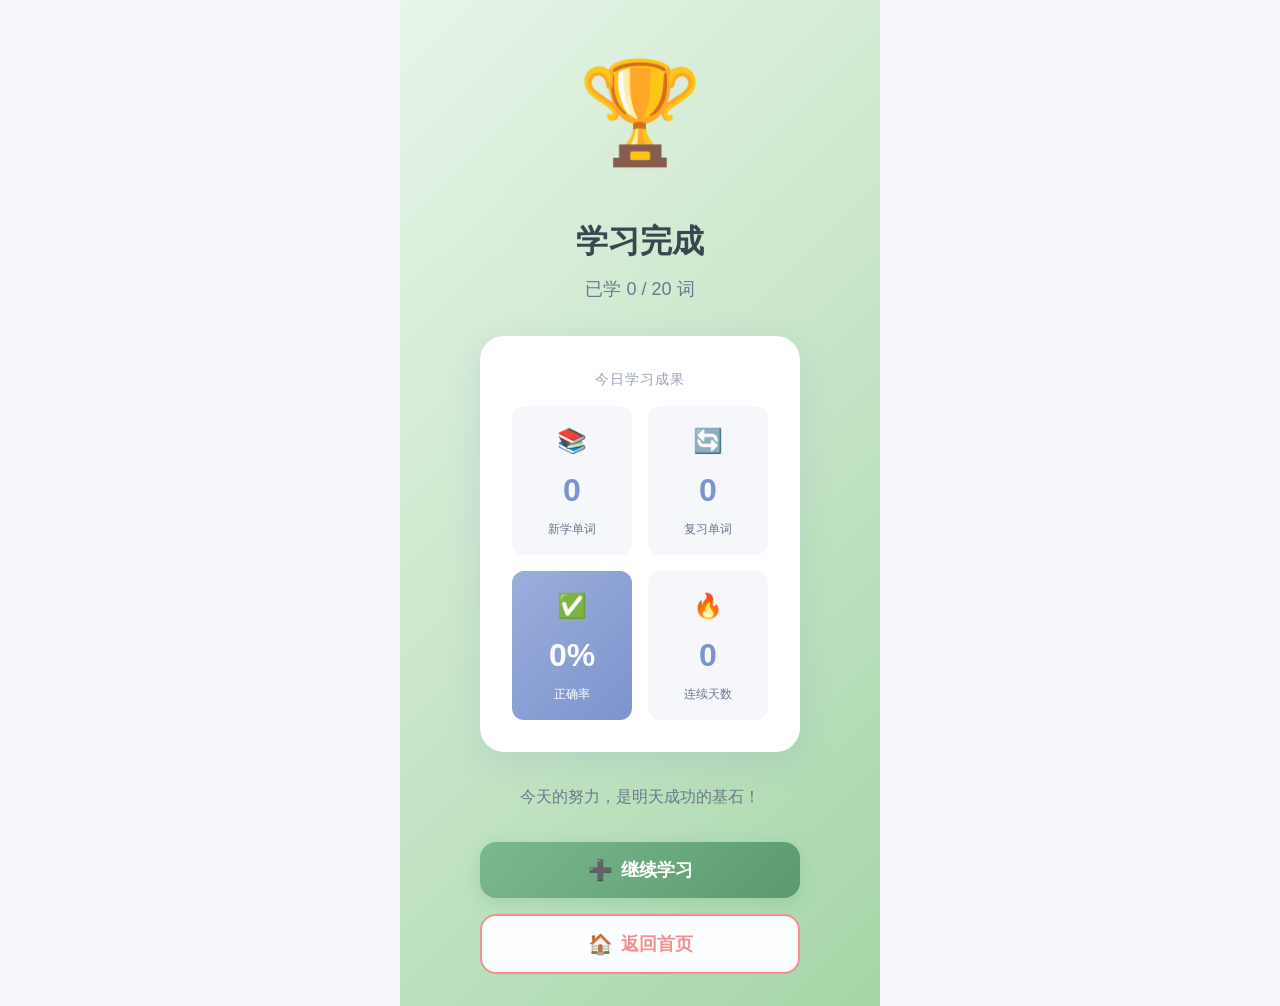
==== complete.html @ 7efbdf3c "feat: EnglishVibe MVP - 初中英语单词学习应用 - 支持初中三年词汇（2276个单词） - 有道真人发音 - 每日学习+复习功能 - PWA支持，可安装到手机" ====
<!DOCTYPE html>
<html lang="zh-CN">
<head>
  <meta charset="UTF-8">
  <meta name="viewport" content="width=device-width, initial-scale=1.0, user-scalable=no, viewport-fit=cover">
  <meta name="theme-color" content="#7D93CD">
  <meta name="apple-mobile-web-app-capable" content="yes">
  
  <title>学习完成 - EnglishVibe</title>
  
  <link rel="stylesheet" href="./css/style.css">
  <link rel="icon" type="image/png" sizes="32x32" href="./assets/icons/icon-32.png">
  
  <style>
    .complete-container {
      min-height: 100vh;
      display: flex;
      flex-direction: column;
      background: linear-gradient(135deg, #E8F5E9 0%, #C8E6C9 50%, #A5D6A7 100%);
    }
    
    .complete-header {
      padding: var(--spacing-lg);
      text-align: center;
    }
    
    .complete-content {
      flex: 1;
      display: flex;
      flex-direction: column;
      align-items: center;
      justify-content: center;
      padding: var(--spacing-xl);
      text-align: center;
    }
    
    .trophy {
      font-size: 100px;
      margin-bottom: var(--spacing-lg);
      animation: trophy-bounce 1s ease infinite;
    }
    
    @keyframes trophy-bounce {
      0%, 100% { transform: translateY(0) rotate(-5deg); }
      50% { transform: translateY(-15px) rotate(5deg); }
    }
    
    .complete-title {
      font-size: 32px;
      font-weight: 700;
      color: var(--text-primary);
      margin-bottom: var(--spacing-sm);
    }
    
    .complete-subtitle {
      font-size: var(--font-size-lg);
      color: var(--text-secondary);
      margin-bottom: var(--spacing-xl);
    }
    
    .stats-card {
      background: white;
      border-radius: var(--radius-xl);
      padding: var(--spacing-xl);
      width: 100%;
      max-width: 320px;
      box-shadow: var(--shadow-lg);
      margin-bottom: var(--spacing-xl);
    }
    
    .stats-card__title {
      font-size: var(--font-size-sm);
      color: var(--text-light);
      text-transform: uppercase;
      letter-spacing: 1px;
      margin-bottom: var(--spacing-md);
    }
    
    .stats-grid {
      display: grid;
      grid-template-columns: repeat(2, 1fr);
      gap: var(--spacing-md);
    }
    
    .stat-item {
      text-align: center;
      padding: var(--spacing-md);
      background: var(--bg-secondary);
      border-radius: var(--radius-md);
    }
    
    .stat-item__icon {
      font-size: 24px;
      margin-bottom: var(--spacing-xs);
    }
    
    .stat-item__value {
      font-size: var(--font-size-2xl);
      font-weight: 700;
      color: var(--primary);
      margin-bottom: var(--spacing-xs);
    }
    
    .stat-item__label {
      font-size: var(--font-size-xs);
      color: var(--text-secondary);
    }
    
    .stat-item--highlight {
      background: linear-gradient(135deg, var(--primary-light), var(--primary));
      color: white;
    }
    
    .stat-item--highlight .stat-item__value,
    .stat-item--highlight .stat-item__label {
      color: white;
    }
    
    .motivational-text {
      font-size: var(--font-size-md);
      color: var(--text-secondary);
      margin-bottom: var(--spacing-xl);
      line-height: 1.6;
    }
    
    .complete-actions {
      display: flex;
      flex-direction: column;
      gap: var(--spacing-md);
      width: 100%;
      max-width: 320px;
    }
    
    .btn--success {
      background: linear-gradient(135deg, var(--success), #5a9a6e);
      color: white;
      box-shadow: 0 4px 16px rgba(124, 184, 143, 0.4);
    }
    
    .btn--success:hover {
      transform: translateY(-2px);
      box-shadow: 0 6px 20px rgba(124, 184, 143, 0.5);
    }
    
    .confetti {
      position: fixed;
      top: 0;
      left: 0;
      right: 0;
      bottom: 0;
      pointer-events: none;
      overflow: hidden;
      z-index: 100;
    }
    
    .confetti-piece {
      position: absolute;
      width: 10px;
      height: 10px;
      opacity: 0;
      animation: confetti-fall 3s ease-in-out forwards;
    }
    
    @keyframes confetti-fall {
      0% {
        transform: translateY(-100px) rotate(0deg);
        opacity: 1;
      }
      100% {
        transform: translateY(100vh) rotate(720deg);
        opacity: 0;
      }
    }
  </style>
</head>
<body>
  <div class="app complete-container" id="app">
    <!-- 五彩纸屑效果 -->
    <div class="confetti" id="confetti"></div>
    
    <!-- 主内容 -->
    <div class="complete-content">
      <div class="trophy">🏆</div>
      <h1 class="complete-title" id="complete-title">今日目标达成！</h1>
      <p class="complete-subtitle" id="complete-subtitle">太棒了，继续保持！</p>
      
      <!-- 统计卡片 -->
      <div class="stats-card">
        <div class="stats-card__title">今日学习成果</div>
        <div class="stats-grid">
          <div class="stat-item">
            <div class="stat-item__icon">📚</div>
            <div class="stat-item__value" id="stat-new">0</div>
            <div class="stat-item__label">新学单词</div>
          </div>
          <div class="stat-item">
            <div class="stat-item__icon">🔄</div>
            <div class="stat-item__value" id="stat-review">0</div>
            <div class="stat-item__label">复习单词</div>
          </div>
          <div class="stat-item stat-item--highlight">
            <div class="stat-item__icon">✅</div>
            <div class="stat-item__value" id="stat-accuracy">0%</div>
            <div class="stat-item__label">正确率</div>
          </div>
          <div class="stat-item">
            <div class="stat-item__icon">🔥</div>
            <div class="stat-item__value" id="stat-streak">0</div>
            <div class="stat-item__label">连续天数</div>
          </div>
        </div>
      </div>
      
      <!-- 激励文字 -->
      <p class="motivational-text" id="motivational-text">
        坚持就是胜利！每天进步一点点，积少成多！
      </p>
      
      <!-- 操作按钮 -->
      <div class="complete-actions">
        <button class="btn btn--success" id="btn-continue">
          <span class="btn__icon">➕</span>
          继续学习
        </button>
        <button class="btn btn--primary" id="btn-review" style="display: none;">
          <span class="btn__icon">🔄</span>
          开始复习
          <span class="btn__badge" id="review-count">0</span>
        </button>
        <button class="btn btn--secondary" id="btn-home">
          <span class="btn__icon">🏠</span>
          返回首页
        </button>
      </div>
    </div>
  </div>

  <script src="./js/storage.js"></script>
  <script>
    const Complete = {
      // 激励语句
      motivationalTexts: [
        '坚持就是胜利！每天进步一点点，积少成多！',
        '优秀是一种习惯，你正在变得越来越优秀！',
        '今天的努力，是明天成功的基石！',
        '每一个单词都是通往成功的一步！',
        '学习不在于时间长短，而在于坚持不懈！',
        '你的努力终将化作未来的礼物！',
        '滴水穿石，不是力量大，而是功夫深！',
        '今天又进步了，为自己点个赞！👍',
        '词汇量+1，距离目标又近了一步！',
        '知识的积累，让你更加闪闪发光！✨'
      ],

      init() {
        // 加载统计数据
        const todayStats = Storage.getTodayStats();
        const progress = Storage.getProgress();
        const reviewWords = Storage.getTodayReviewWords();
        
        // 显示统计
        document.getElementById('stat-new').textContent = todayStats.newLearned || 0;
        document.getElementById('stat-review').textContent = todayStats.reviewed || 0;
        
        // 计算正确率
        const total = (todayStats.correctCount || 0) + (todayStats.wrongCount || 0);
        const accuracy = total > 0 ? Math.round((todayStats.correctCount / total) * 100) : 0;
        document.getElementById('stat-accuracy').textContent = accuracy + '%';
        
        // 连续天数
        document.getElementById('stat-streak').textContent = progress.totalStats.streakDays || 0;
        
        // 复习按钮
        if (reviewWords.length > 0) {
          document.getElementById('btn-review').style.display = 'flex';
          document.getElementById('review-count').textContent = reviewWords.length;
        }
        
        // 随机激励语句
        const randomIndex = Math.floor(Math.random() * this.motivationalTexts.length);
        document.getElementById('motivational-text').textContent = this.motivationalTexts[randomIndex];
        
        // 根据完成情况显示不同标题
        this.updateTitle(todayStats, progress);
        
        // 绑定事件
        this.bindEvents();
        
        // 播放五彩纸屑效果
        this.playConfetti();
      },

      updateTitle(todayStats, progress) {
        const settings = Storage.getSettings();
        const dailyGoal = settings.dailyGoal || 20;
        
        // 检查是否完成今日目标
        if (todayStats.newLearned >= dailyGoal) {
          document.getElementById('complete-title').textContent = '今日目标达成！';
          document.getElementById('complete-subtitle').textContent = '太棒了，继续保持！';
        } else {
          document.getElementById('complete-title').textContent = '学习完成';
          document.getElementById('complete-subtitle').textContent = `已学 ${todayStats.newLearned} / ${dailyGoal} 词`;
        }
      },

      bindEvents() {
        // 继续学习
        document.getElementById('btn-continue').addEventListener('click', () => {
          window.location.href = './learn.html';
        });
        
        // 开始复习
        document.getElementById('btn-review').addEventListener('click', () => {
          window.location.href = './review.html';
        });
        
        // 返回首页
        document.getElementById('btn-home').addEventListener('click', () => {
          window.location.href = './index.html';
        });
      },

      playConfetti() {
        const confetti = document.getElementById('confetti');
        const colors = ['#7D93CD', '#F48E91', '#7CB88F', '#F9D891', '#9AAFDB', '#F9B5B7'];
        
        // 创建50个五彩纸屑
        for (let i = 0; i < 50; i++) {
          setTimeout(() => {
            const piece = document.createElement('div');
            piece.className = 'confetti-piece';
            piece.style.left = Math.random() * 100 + '%';
            piece.style.backgroundColor = colors[Math.floor(Math.random() * colors.length)];
            piece.style.borderRadius = Math.random() > 0.5 ? '50%' : '0';
            piece.style.animationDelay = Math.random() * 0.5 + 's';
            piece.style.animationDuration = (2 + Math.random() * 2) + 's';
            confetti.appendChild(piece);
            
            // 动画结束后移除
            setTimeout(() => piece.remove(), 4000);
          }, i * 50);
        }
      }
    };

    document.addEventListener('DOMContentLoaded', () => {
      Complete.init();
    });
  </script>
</body>
</html>
---- css/style.css ----
/**
 * EnglishVibe MVP - 全局样式表
 * 莫兰迪色系设计
 */

/* ============================================
   CSS 变量 - 莫兰迪配色方案
   ============================================ */
:root {
  /* 主色 - 莫兰迪蓝 */
  --primary: #7D93CD;
  --primary-light: #9AAFDB;
  --primary-dark: #6078B0;
  
  /* 辅助色 - 莫兰迪粉 */
  --secondary: #F48E91;
  --secondary-light: #F9B5B7;
  
  /* 功能色 */
  --success: #7CB88F;      /* 答对 - 莫兰迪绿 */
  --success-light: #A5D4B3;
  --error: #E88B8C;        /* 答错 - 莫兰迪红 */
  --error-light: #F5B8B9;
  --warning: #F9D891;      /* 莫兰迪黄 */
  
  /* 中性色 */
  --text-primary: #3A4750;
  --text-secondary: #6B778D;
  --text-light: #9BA5B7;
  --bg-primary: #FFFFFF;
  --bg-secondary: #F5F7FB;
  --bg-card: #FCFDFE;
  --border-color: #E8ECF4;
  
  /* 阴影 */
  --shadow-sm: 0 2px 8px rgba(125, 147, 205, 0.1);
  --shadow-md: 0 4px 16px rgba(125, 147, 205, 0.15);
  --shadow-lg: 0 8px 32px rgba(125, 147, 205, 0.2);
  
  /* 圆角 */
  --radius-sm: 8px;
  --radius-md: 12px;
  --radius-lg: 16px;
  --radius-xl: 24px;
  
  /* 间距 */
  --spacing-xs: 4px;
  --spacing-sm: 8px;
  --spacing-md: 16px;
  --spacing-lg: 24px;
  --spacing-xl: 32px;
  
  /* 字体 */
  --font-family: -apple-system, BlinkMacSystemFont, 'Segoe UI', 'PingFang SC', 'Hiragino Sans GB', 'Microsoft YaHei', sans-serif;
  --font-size-xs: 12px;
  --font-size-sm: 14px;
  --font-size-md: 16px;
  --font-size-lg: 18px;
  --font-size-xl: 24px;
  --font-size-2xl: 32px;
  --font-size-3xl: 48px;
  
  /* 过渡 */
  --transition-fast: 0.15s ease;
  --transition-normal: 0.25s ease;
  --transition-slow: 0.4s ease;
}

/* ============================================
   基础重置
   ============================================ */
*,
*::before,
*::after {
  box-sizing: border-box;
  margin: 0;
  padding: 0;
}

html {
  font-size: 16px;
  -webkit-tap-highlight-color: transparent;
}

body {
  font-family: var(--font-family);
  font-size: var(--font-size-md);
  color: var(--text-primary);
  background: var(--bg-secondary);
  line-height: 1.6;
  min-height: 100vh;
  overflow-x: hidden;
}

/* ============================================
   App 容器
   ============================================ */
.app {
  max-width: 480px;
  margin: 0 auto;
  min-height: 100vh;
  background: var(--bg-primary);
  position: relative;
  display: flex;
  flex-direction: column;
}

/* ============================================
   顶部导航栏
   ============================================ */
.header {
  display: flex;
  align-items: center;
  justify-content: space-between;
  padding: var(--spacing-md) var(--spacing-lg);
  background: var(--bg-primary);
  border-bottom: 1px solid var(--border-color);
  position: sticky;
  top: 0;
  z-index: 100;
}

.header__logo {
  display: flex;
  align-items: center;
  gap: var(--spacing-sm);
}

.header__logo-icon {
  font-size: 28px;
}

.header__logo-text {
  font-size: var(--font-size-lg);
  font-weight: 600;
  color: var(--primary);
  letter-spacing: -0.5px;
}

.header__back {
  display: flex;
  align-items: center;
  gap: var(--spacing-xs);
  color: var(--text-secondary);
  font-size: var(--font-size-md);
  background: none;
  border: none;
  cursor: pointer;
  padding: var(--spacing-sm);
  margin-left: calc(-1 * var(--spacing-sm));
  border-radius: var(--radius-sm);
  transition: background var(--transition-fast);
}

.header__back:hover {
  background: var(--bg-secondary);
}

.header__progress {
  font-size: var(--font-size-md);
  font-weight: 600;
  color: var(--text-primary);
}

.header__settings {
  background: none;
  border: none;
  font-size: 24px;
  cursor: pointer;
  padding: var(--spacing-sm);
  border-radius: var(--radius-sm);
  transition: background var(--transition-fast);
}

.header__settings:hover {
  background: var(--bg-secondary);
}

/* ============================================
   主内容区
   ============================================ */
.main {
  flex: 1;
  padding: var(--spacing-lg);
  display: flex;
  flex-direction: column;
  gap: var(--spacing-lg);
}

/* ============================================
   今日任务卡片
   ============================================ */
.task-card {
  background: var(--bg-card);
  border-radius: var(--radius-lg);
  padding: var(--spacing-lg);
  box-shadow: var(--shadow-sm);
  border: 1px solid var(--border-color);
}

.task-card__title {
  display: flex;
  align-items: center;
  gap: var(--spacing-sm);
  font-size: var(--font-size-lg);
  font-weight: 600;
  color: var(--text-primary);
  margin-bottom: var(--spacing-lg);
  padding-bottom: var(--spacing-md);
  border-bottom: 1px solid var(--border-color);
}

.task-card__title-icon {
  font-size: 24px;
}

.task-card__stats {
  display: flex;
  flex-direction: column;
  gap: var(--spacing-md);
  margin-bottom: var(--spacing-lg);
}

.task-card__stat {
  display: flex;
  justify-content: space-between;
  align-items: center;
}

.task-card__stat-label {
  color: var(--text-secondary);
  font-size: var(--font-size-md);
}

.task-card__stat-value {
  font-weight: 600;
  color: var(--text-primary);
  font-size: var(--font-size-md);
}

.task-card__stat-value--highlight {
  color: var(--primary);
}

.task-card__stat-value--warning {
  color: var(--secondary);
}

/* 进度条 */
.progress-section {
  margin-top: var(--spacing-md);
  padding-top: var(--spacing-md);
  border-top: 1px solid var(--border-color);
}

.progress-section__header {
  display: flex;
  justify-content: space-between;
  align-items: center;
  margin-bottom: var(--spacing-sm);
}

.progress-section__label {
  color: var(--text-secondary);
  font-size: var(--font-size-sm);
}

.progress-section__value {
  color: var(--text-primary);
  font-weight: 600;
  font-size: var(--font-size-sm);
}

.progress-bar {
  height: 10px;
  background: var(--bg-secondary);
  border-radius: 5px;
  overflow: hidden;
}

.progress-bar__fill {
  height: 100%;
  background: linear-gradient(90deg, var(--primary-light), var(--primary));
  border-radius: 5px;
  transition: width var(--transition-normal);
}

.progress-percent {
  color: var(--text-light);
  font-size: var(--font-size-xs);
  font-weight: normal;
  margin-left: var(--spacing-xs);
}

/* 已掌握统计区域 */
.mastered-section {
  display: flex;
  justify-content: space-around;
  margin-top: var(--spacing-md);
  padding-top: var(--spacing-md);
  border-top: 1px dashed var(--border-color);
}

.mastered-stat {
  display: flex;
  align-items: center;
  gap: var(--spacing-xs);
  color: var(--text-secondary);
  font-size: var(--font-size-sm);
}

.mastered-stat__icon {
  font-size: 16px;
}

.mastered-stat__value {
  color: var(--primary);
  font-weight: 700;
  font-size: var(--font-size-lg);
}

.mastered-stat__unit {
  color: var(--text-light);
}

/* ============================================
   操作按钮
   ============================================ */
.action-buttons {
  display: flex;
  flex-direction: column;
  gap: var(--spacing-md);
}

.btn {
  display: flex;
  align-items: center;
  justify-content: center;
  gap: var(--spacing-sm);
  padding: var(--spacing-md) var(--spacing-lg);
  border-radius: var(--radius-lg);
  font-size: var(--font-size-lg);
  font-weight: 600;
  cursor: pointer;
  border: none;
  transition: all var(--transition-fast);
}

.btn--primary {
  background: linear-gradient(135deg, var(--primary), var(--primary-dark));
  color: white;
  box-shadow: 0 4px 16px rgba(125, 147, 205, 0.4);
}

.btn--primary:hover {
  transform: translateY(-2px);
  box-shadow: 0 6px 20px rgba(125, 147, 205, 0.5);
}

.btn--primary:active {
  transform: translateY(0);
}

.btn--secondary {
  background: var(--bg-card);
  color: var(--secondary);
  border: 2px solid var(--secondary);
}

.btn--secondary:hover {
  background: var(--secondary-light);
  color: white;
  border-color: var(--secondary-light);
}

.btn--disabled {
  opacity: 0.5;
  cursor: not-allowed;
  pointer-events: none;
}

.btn__icon {
  font-size: 20px;
}

.btn__badge {
  background: var(--secondary);
  color: white;
  padding: 2px 8px;
  border-radius: 10px;
  font-size: var(--font-size-sm);
  margin-left: var(--spacing-sm);
}

/* ============================================
   底部信息
   ============================================ */
.footer-info {
  text-align: center;
  padding: var(--spacing-lg);
  color: var(--text-light);
  font-size: var(--font-size-sm);
  border-top: 1px solid var(--border-color);
  margin-top: auto;
}

.footer-info__icon {
  margin-right: var(--spacing-xs);
}

.footer-info__highlight {
  color: var(--primary);
  font-weight: 600;
}

/* ============================================
   单词卡片（学习页用）
   ============================================ */
.word-card {
  background: var(--bg-card);
  border-radius: var(--radius-xl);
  padding: var(--spacing-xl);
  box-shadow: var(--shadow-md);
  text-align: center;
}

.word-card__image {
  width: 100%;
  height: 200px;
  border-radius: var(--radius-lg);
  overflow: hidden;
  margin-bottom: var(--spacing-lg);
  background: var(--bg-secondary);
}

.word-card__image img {
  width: 100%;
  height: 100%;
  object-fit: cover;
}

.word-card__word {
  font-size: var(--font-size-3xl);
  font-weight: 700;
  color: var(--text-primary);
  margin-bottom: var(--spacing-sm);
  letter-spacing: 1px;
}

.word-card__phonetic {
  display: flex;
  align-items: center;
  justify-content: center;
  gap: var(--spacing-sm);
  color: var(--text-secondary);
  font-size: var(--font-size-lg);
  margin-bottom: var(--spacing-md);
}

.word-card__audio-btn {
  background: var(--primary-light);
  border: none;
  width: 36px;
  height: 36px;
  border-radius: 50%;
  cursor: pointer;
  display: flex;
  align-items: center;
  justify-content: center;
  font-size: 18px;
  transition: all var(--transition-fast);
}

.word-card__audio-btn:hover {
  background: var(--primary);
  transform: scale(1.1);
}

.word-card__sentence {
  background: linear-gradient(135deg, #E8F5E9, #C8E6C9);
  border: 2px solid var(--success);
  border-radius: var(--radius-md);
  padding: var(--spacing-md);
  margin-top: var(--spacing-lg);
  text-align: left;
  opacity: 0;
  transform: translateY(10px);
  transition: all var(--transition-normal);
  position: relative;
}

.word-card__sentence.show {
  opacity: 1;
  transform: translateY(0);
  animation: highlight-pulse 0.5s ease;
}

@keyframes highlight-pulse {
  0%, 100% { box-shadow: 0 0 0 0 rgba(124, 184, 143, 0.4); }
  50% { box-shadow: 0 0 0 8px rgba(124, 184, 143, 0); }
}

.word-card__sentence-header {
  display: flex;
  align-items: center;
  justify-content: space-between;
  margin-bottom: var(--spacing-sm);
}

.word-card__sentence-label {
  font-size: var(--font-size-xs);
  color: var(--success);
  font-weight: 600;
  text-transform: uppercase;
  letter-spacing: 1px;
}

.word-card__sentence-audio {
  background: var(--success);
  border: none;
  width: 32px;
  height: 32px;
  border-radius: 50%;
  cursor: pointer;
  display: flex;
  align-items: center;
  justify-content: center;
  font-size: 16px;
  transition: all var(--transition-fast);
  color: white;
}

.word-card__sentence-audio:hover {
  background: var(--success-light);
  transform: scale(1.1);
}

.word-card__sentence-audio:active {
  transform: scale(0.95);
}

.word-card__sentence-en {
  color: var(--text-primary);
  font-size: var(--font-size-md);
  font-weight: 500;
  margin-bottom: var(--spacing-xs);
  line-height: 1.5;
}

.word-card__sentence-cn {
  color: var(--text-secondary);
  font-size: var(--font-size-sm);
  line-height: 1.4;
}

/* ============================================
   选项区域
   ============================================ */
.options-grid {
  display: grid;
  grid-template-columns: repeat(2, 1fr);
  gap: var(--spacing-md);
  margin-top: var(--spacing-lg);
}

.option {
  background: var(--bg-card);
  border: 2px solid var(--border-color);
  border-radius: var(--radius-md);
  padding: var(--spacing-md);
  font-size: var(--font-size-md);
  color: var(--text-primary);
  cursor: pointer;
  transition: all var(--transition-fast);
  text-align: center;
  min-height: 60px;
  display: flex;
  align-items: center;
  justify-content: center;
}

.option:hover {
  border-color: var(--primary-light);
  background: var(--bg-secondary);
}

.option:active {
  transform: scale(0.98);
}

.option--correct {
  background: var(--success-light);
  border-color: var(--success);
  color: var(--success);
  animation: pulse-success 0.3s ease;
}

.option--wrong {
  background: var(--error-light);
  border-color: var(--error);
  color: var(--error);
  animation: shake 0.3s ease;
}

.option--disabled {
  pointer-events: none;
  opacity: 0.7;
}

.option__icon {
  margin-right: var(--spacing-xs);
}

/* ============================================
   反馈提示
   ============================================ */
.feedback {
  position: fixed;
  top: 50%;
  left: 50%;
  transform: translate(-50%, -50%);
  background: rgba(0, 0, 0, 0.85);
  color: white;
  padding: var(--spacing-lg) var(--spacing-xl);
  border-radius: var(--radius-lg);
  font-size: var(--font-size-lg);
  font-weight: 600;
  z-index: 1000;
  opacity: 0;
  visibility: hidden;
  transition: all var(--transition-fast);
}

.feedback.show {
  opacity: 1;
  visibility: visible;
}

.feedback--success {
  background: var(--success);
}

.feedback--error {
  background: var(--error);
}

/* ============================================
   学习进度条（顶部）
   ============================================ */
.learn-progress {
  padding: 0 var(--spacing-lg);
  margin-bottom: var(--spacing-md);
}

.learn-progress__bar {
  height: 6px;
  background: var(--bg-secondary);
  border-radius: 3px;
  overflow: hidden;
}

.learn-progress__fill {
  height: 100%;
  background: linear-gradient(90deg, var(--primary-light), var(--primary));
  border-radius: 3px;
  transition: width var(--transition-normal);
}

/* ============================================
   底部统计栏
   ============================================ */
.bottom-stats {
  display: flex;
  justify-content: center;
  gap: var(--spacing-xl);
  padding: var(--spacing-md) var(--spacing-lg);
  background: var(--bg-secondary);
  border-top: 1px solid var(--border-color);
  font-size: var(--font-size-sm);
  color: var(--text-secondary);
}

.bottom-stats__item {
  display: flex;
  align-items: center;
  gap: var(--spacing-xs);
}

.bottom-stats__value {
  color: var(--primary);
  font-weight: 600;
}

/* ============================================
   设置页面
   ============================================ */
.settings-section {
  background: var(--bg-card);
  border-radius: var(--radius-lg);
  margin-bottom: var(--spacing-md);
  overflow: hidden;
}

.settings-section__title {
  padding: var(--spacing-md) var(--spacing-lg);
  background: var(--bg-secondary);
  font-weight: 600;
  color: var(--text-secondary);
  font-size: var(--font-size-sm);
  text-transform: uppercase;
  letter-spacing: 1px;
}

.settings-item {
  display: flex;
  justify-content: space-between;
  align-items: center;
  padding: var(--spacing-md) var(--spacing-lg);
  border-bottom: 1px solid var(--border-color);
}

.settings-item:last-child {
  border-bottom: none;
}

.settings-item__label {
  color: var(--text-primary);
}

.settings-item__value {
  color: var(--text-secondary);
}

/* 目标选择器 */
.goal-selector {
  display: flex;
  gap: var(--spacing-sm);
}

.goal-option {
  padding: var(--spacing-sm) var(--spacing-md);
  border: 2px solid var(--border-color);
  border-radius: var(--radius-sm);
  cursor: pointer;
  transition: all var(--transition-fast);
  font-size: var(--font-size-sm);
}

.goal-option:hover {
  border-color: var(--primary-light);
}

.goal-option.active {
  background: var(--primary);
  border-color: var(--primary);
  color: white;
}

/* 危险操作按钮 */
.btn--danger {
  background: none;
  color: var(--error);
  border: 2px solid var(--error);
}

.btn--danger:hover {
  background: var(--error);
  color: white;
}

/* ============================================
   完成页面
   ============================================ */
.complete-page {
  display: flex;
  flex-direction: column;
  align-items: center;
  justify-content: center;
  text-align: center;
  padding: var(--spacing-xl);
  min-height: 60vh;
}

.complete-page__icon {
  font-size: 80px;
  margin-bottom: var(--spacing-lg);
  animation: bounce 0.6s ease;
}

.complete-page__title {
  font-size: var(--font-size-2xl);
  font-weight: 700;
  color: var(--text-primary);
  margin-bottom: var(--spacing-sm);
}

.complete-page__subtitle {
  font-size: var(--font-size-md);
  color: var(--text-secondary);
  margin-bottom: var(--spacing-xl);
}

.complete-page__stats {
  display: flex;
  gap: var(--spacing-xl);
  margin-bottom: var(--spacing-xl);
}

.complete-page__stat {
  text-align: center;
}

.complete-page__stat-value {
  font-size: var(--font-size-2xl);
  font-weight: 700;
  color: var(--primary);
}

.complete-page__stat-label {
  font-size: var(--font-size-sm);
  color: var(--text-secondary);
}

/* ============================================
   动画
   ============================================ */
@keyframes pulse-success {
  0%, 100% { transform: scale(1); }
  50% { transform: scale(1.02); }
}

@keyframes shake {
  0%, 100% { transform: translateX(0); }
  25% { transform: translateX(-5px); }
  75% { transform: translateX(5px); }
}

@keyframes bounce {
  0%, 100% { transform: translateY(0); }
  50% { transform: translateY(-20px); }
}

@keyframes fadeIn {
  from { opacity: 0; transform: translateY(20px); }
  to { opacity: 1; transform: translateY(0); }
}

.fade-in {
  animation: fadeIn 0.4s ease forwards;
}

/* ============================================
   完成弹窗覆盖层
   ============================================ */
.complete-overlay {
  position: fixed;
  top: 0;
  left: 0;
  right: 0;
  bottom: 0;
  background: var(--bg-primary);
  z-index: 500;
  display: flex;
  align-items: center;
  justify-content: center;
}

/* ============================================
   响应式适配
   ============================================ */
@media (max-width: 400px) {
  :root {
    --font-size-3xl: 36px;
    --font-size-2xl: 28px;
  }
  
  .options-grid {
    gap: var(--spacing-sm);
  }
  
  .option {
    padding: var(--spacing-sm);
    font-size: var(--font-size-sm);
  }
}

/* ============================================
   安全区适配（刘海屏）
   ============================================ */
@supports (padding-top: env(safe-area-inset-top)) {
  .header {
    padding-top: calc(var(--spacing-md) + env(safe-area-inset-top));
  }
  
  .footer-info,
  .bottom-stats {
    padding-bottom: calc(var(--spacing-lg) + env(safe-area-inset-bottom));
  }
}
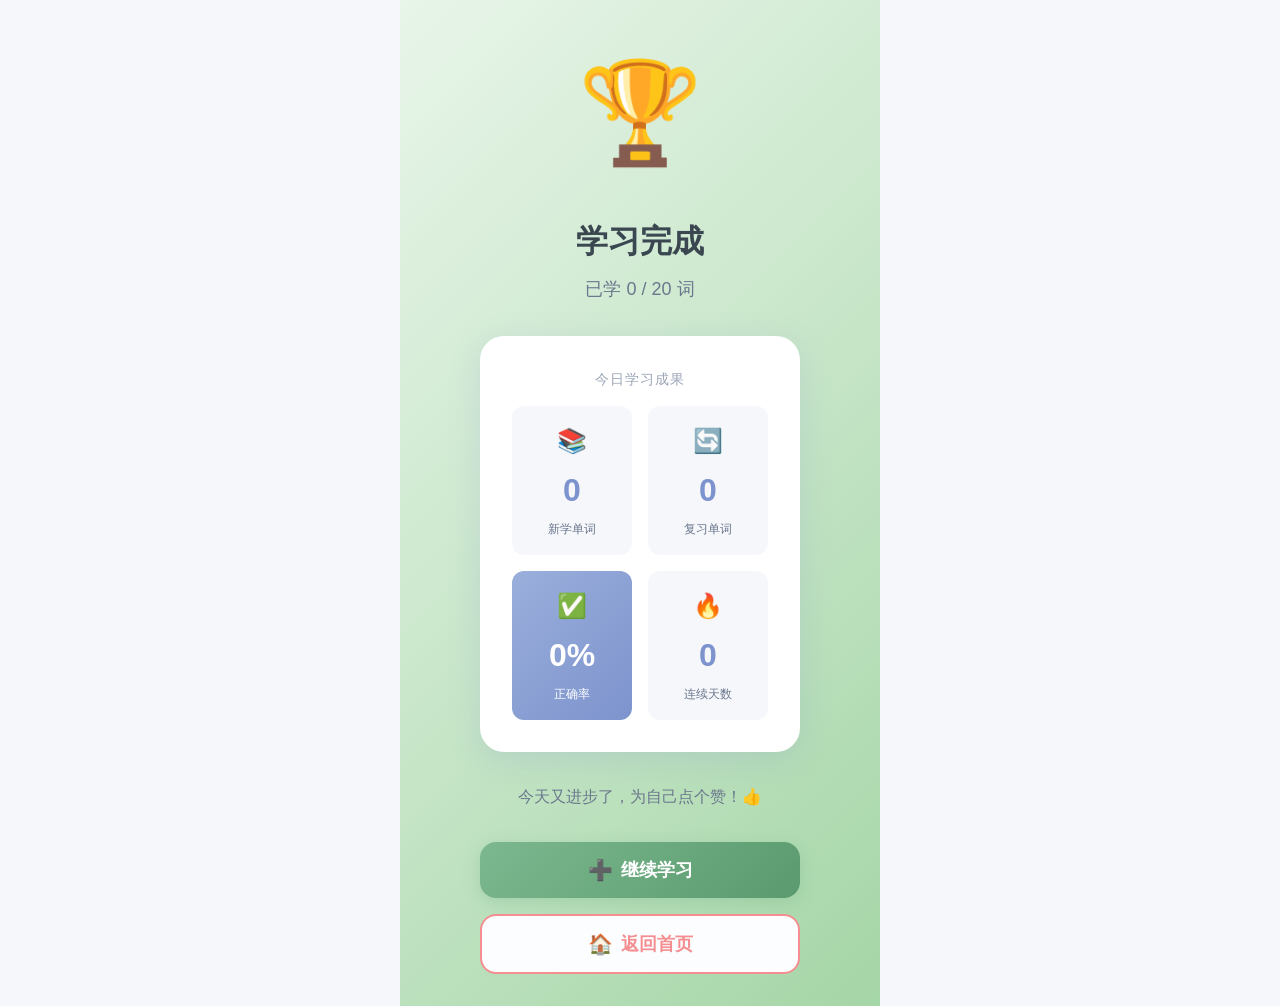
==== commit ccf5b427: "fix: 修复移动端图标加载问题 - 移除对不存在PNG图标的引用 - 统一使用SVG图标 - 更新Service Worker缓存版本" ====
--- a/complete.html
+++ b/complete.html
@@ -9,7 +9,7 @@
   <title>学习完成 - EnglishVibe</title>
   
   <link rel="stylesheet" href="./css/style.css">
-  <link rel="icon" type="image/png" sizes="32x32" href="./assets/icons/icon-32.png">
+  <link rel="icon" type="image/svg+xml" href="./assets/icons/icon.svg">
   
   <style>
     .complete-container {
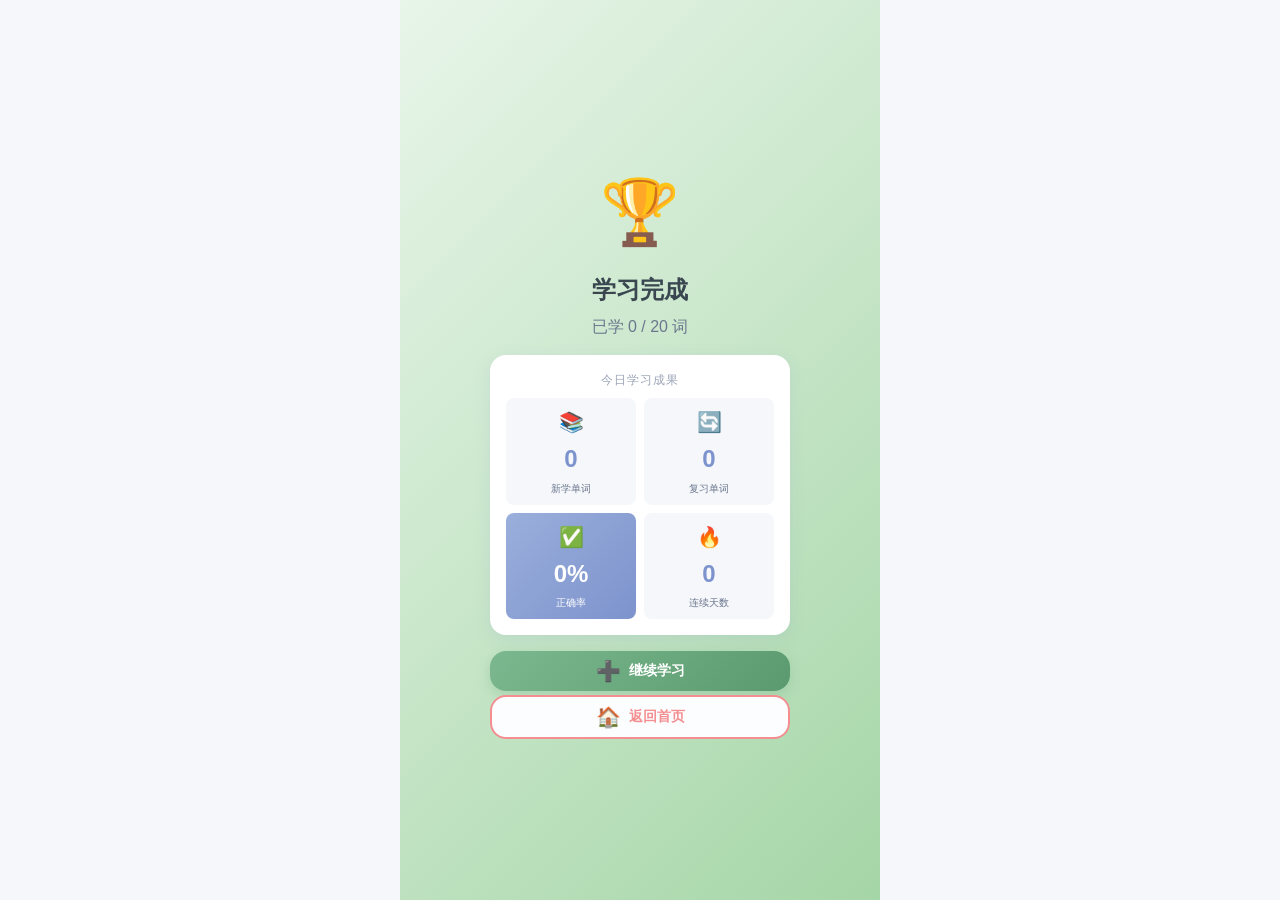
==== commit 415771b3: "fix: 修复4个问题 - 内容居中分布、完成页一屏显示、继续学习功能、每日目标选项" ====
--- a/complete.html
+++ b/complete.html
@@ -13,15 +13,12 @@
   
   <style>
     .complete-container {
-      min-height: 100vh;
+      height: 100vh;
+      max-height: 100vh;
       display: flex;
       flex-direction: column;
       background: linear-gradient(135deg, #E8F5E9 0%, #C8E6C9 50%, #A5D6A7 100%);
-    }
-    
-    .complete-header {
-      padding: var(--spacing-lg);
-      text-align: center;
+      overflow: hidden;
     }
     
     .complete-content {
@@ -30,79 +27,80 @@
       flex-direction: column;
       align-items: center;
       justify-content: center;
-      padding: var(--spacing-xl);
+      padding: var(--spacing-md);
       text-align: center;
+      overflow-y: auto;
     }
     
     .trophy {
-      font-size: 100px;
-      margin-bottom: var(--spacing-lg);
+      font-size: 64px;
+      margin-bottom: var(--spacing-sm);
       animation: trophy-bounce 1s ease infinite;
     }
     
     @keyframes trophy-bounce {
       0%, 100% { transform: translateY(0) rotate(-5deg); }
-      50% { transform: translateY(-15px) rotate(5deg); }
+      50% { transform: translateY(-8px) rotate(5deg); }
     }
     
     .complete-title {
-      font-size: 32px;
+      font-size: 24px;
       font-weight: 700;
       color: var(--text-primary);
-      margin-bottom: var(--spacing-sm);
+      margin-bottom: 4px;
     }
     
     .complete-subtitle {
-      font-size: var(--font-size-lg);
+      font-size: var(--font-size-md);
       color: var(--text-secondary);
-      margin-bottom: var(--spacing-xl);
+      margin-bottom: var(--spacing-md);
     }
     
     .stats-card {
       background: white;
-      border-radius: var(--radius-xl);
-      padding: var(--spacing-xl);
+      border-radius: var(--radius-lg);
+      padding: var(--spacing-md);
       width: 100%;
-      max-width: 320px;
-      box-shadow: var(--shadow-lg);
-      margin-bottom: var(--spacing-xl);
+      max-width: 300px;
+      box-shadow: var(--shadow-md);
+      margin-bottom: var(--spacing-md);
     }
     
     .stats-card__title {
-      font-size: var(--font-size-sm);
+      font-size: var(--font-size-xs);
       color: var(--text-light);
       text-transform: uppercase;
       letter-spacing: 1px;
-      margin-bottom: var(--spacing-md);
+      margin-bottom: var(--spacing-sm);
     }
     
     .stats-grid {
       display: grid;
       grid-template-columns: repeat(2, 1fr);
-      gap: var(--spacing-md);
+      gap: var(--spacing-sm);
     }
     
     .stat-item {
       text-align: center;
-      padding: var(--spacing-md);
+      padding: var(--spacing-sm);
       background: var(--bg-secondary);
-      border-radius: var(--radius-md);
+      border-radius: var(--radius-sm);
     }
     
     .stat-item__icon {
-      font-size: 24px;
-      margin-bottom: var(--spacing-xs);
+      font-size: 20px;
+      margin-bottom: 2px;
     }
     
     .stat-item__value {
-      font-size: var(--font-size-2xl);
+      font-size: var(--font-size-xl);
       font-weight: 700;
       color: var(--primary);
-      margin-bottom: var(--spacing-xs);
+      margin-bottom: 2px;
     }
     
     .stat-item__label {
-      font-size: var(--font-size-xs);
+      font-size: 10px;
       color: var(--text-secondary);
     }
     
@@ -117,29 +115,26 @@
     }
     
     .motivational-text {
-      font-size: var(--font-size-md);
-      color: var(--text-secondary);
-      margin-bottom: var(--spacing-xl);
-      line-height: 1.6;
+      display: none;
     }
     
     .complete-actions {
       display: flex;
       flex-direction: column;
-      gap: var(--spacing-md);
+      gap: var(--spacing-xs);
       width: 100%;
-      max-width: 320px;
+      max-width: 300px;
+    }
+    
+    .complete-actions .btn {
+      padding: var(--spacing-sm) var(--spacing-md);
+      font-size: var(--font-size-sm);
     }
     
     .btn--success {
       background: linear-gradient(135deg, var(--success), #5a9a6e);
       color: white;
-      box-shadow: 0 4px 16px rgba(124, 184, 143, 0.4);
-    }
-    
-    .btn--success:hover {
-      transform: translateY(-2px);
-      box-shadow: 0 6px 20px rgba(124, 184, 143, 0.5);
+      box-shadow: 0 4px 12px rgba(124, 184, 143, 0.4);
     }
     
     .confetti {
@@ -155,21 +150,38 @@
     
     .confetti-piece {
       position: absolute;
-      width: 10px;
-      height: 10px;
+      width: 8px;
+      height: 8px;
       opacity: 0;
       animation: confetti-fall 3s ease-in-out forwards;
     }
     
     @keyframes confetti-fall {
-      0% {
-        transform: translateY(-100px) rotate(0deg);
-        opacity: 1;
-      }
-      100% {
-        transform: translateY(100vh) rotate(720deg);
-        opacity: 0;
-      }
+      0% { transform: translateY(-100px) rotate(0deg); opacity: 1; }
+      100% { transform: translateY(100vh) rotate(720deg); opacity: 0; }
+    }
+    
+    /* 小屏适配 */
+    @media (max-height: 700px) {
+      .trophy { font-size: 50px; margin-bottom: 4px; }
+      .complete-title { font-size: 20px; }
+      .complete-subtitle { font-size: var(--font-size-sm); margin-bottom: var(--spacing-sm); }
+      .stats-card { padding: var(--spacing-sm); margin-bottom: var(--spacing-sm); }
+      .stats-grid { gap: 4px; }
+      .stat-item { padding: 6px; }
+      .stat-item__icon { font-size: 16px; }
+      .stat-item__value { font-size: var(--font-size-lg); }
+      .complete-actions { gap: 4px; }
+      .complete-actions .btn { padding: 8px var(--spacing-sm); font-size: var(--font-size-xs); min-height: 36px; }
+    }
+    
+    @media (max-height: 600px) {
+      .complete-content { padding: var(--spacing-xs); }
+      .trophy { font-size: 40px; }
+      .complete-title { font-size: 18px; }
+      .stats-card { padding: 6px; }
+      .stat-item__value { font-size: var(--font-size-md); }
+      .stat-item__label { font-size: 9px; }
     }
   </style>
 </head>
@@ -305,9 +317,9 @@
       },
 
       bindEvents() {
-        // 继续学习
+        // 继续学习（添加continue参数，跳过今日目标检查）
         document.getElementById('btn-continue').addEventListener('click', () => {
-          window.location.href = './learn.html';
+          window.location.href = './learn.html?continue=true';
         });
         
         // 开始复习
--- a/css/style.css
+++ b/css/style.css
@@ -184,6 +184,7 @@
   padding: var(--spacing-lg);
   display: flex;
   flex-direction: column;
+  justify-content: center;
   gap: var(--spacing-lg);
 }
 
@@ -397,11 +398,11 @@
    ============================================ */
 .footer-info {
   text-align: center;
-  padding: var(--spacing-lg);
+  padding: var(--spacing-sm) var(--spacing-md);
   color: var(--text-light);
-  font-size: var(--font-size-sm);
+  font-size: var(--font-size-xs);
   border-top: 1px solid var(--border-color);
-  margin-top: auto;
+  flex-shrink: 0;
 }
 
 .footer-info__icon {
@@ -866,22 +867,162 @@
 }
 
 /* ============================================
-   响应式适配
-   ============================================ */
+   响应式适配 - 手机一屏显示优化
+   ============================================ */
+
+/* 中等手机 (max-height: 750px) */
+@media (max-height: 750px) {
+  .main {
+    padding: var(--spacing-sm);
+    gap: var(--spacing-sm);
+  }
+  
+  .header {
+    padding: var(--spacing-xs) var(--spacing-md);
+    min-height: 44px;
+  }
+  
+  /* 首页 */
+  .task-card {
+    padding: var(--spacing-sm);
+  }
+  
+  .task-card__title {
+    font-size: var(--font-size-md);
+    margin-bottom: var(--spacing-sm);
+    padding-bottom: var(--spacing-xs);
+  }
+  
+  .task-card__title-icon { font-size: 18px; }
+  
+  .task-card__stats {
+    gap: var(--spacing-xs);
+    margin-bottom: var(--spacing-sm);
+  }
+  
+  .task-card__stat-label { font-size: var(--font-size-xs); }
+  .task-card__stat-value { font-size: var(--font-size-sm); }
+  
+  .progress-section, .mastered-section {
+    margin-top: var(--spacing-sm);
+    padding-top: var(--spacing-sm);
+  }
+  
+  .progress-bar { height: 6px; }
+  .mastered-stat__value { font-size: var(--font-size-md); }
+  
+  .action-buttons {
+    gap: var(--spacing-xs);
+    margin-top: var(--spacing-sm);
+  }
+  
+  .btn {
+    padding: var(--spacing-xs) var(--spacing-md);
+    font-size: var(--font-size-sm);
+    min-height: 40px;
+  }
+  
+  .footer-info {
+    padding: var(--spacing-xs) var(--spacing-md);
+    font-size: 11px;
+  }
+  
+  /* 学习页 */
+  .word-card { padding: var(--spacing-sm); }
+  .word-card__image { height: 120px; margin-bottom: var(--spacing-sm); }
+  .word-card__word { font-size: var(--font-size-xl); margin-bottom: 2px; }
+  .word-card__phonetic { font-size: var(--font-size-sm); margin-bottom: var(--spacing-xs); }
+  .word-card__sentence { padding: var(--spacing-xs) var(--spacing-sm); margin-top: var(--spacing-sm); }
+  .word-card__sentence-en { font-size: var(--font-size-sm); }
+  .word-card__sentence-cn { font-size: var(--font-size-xs); }
+  
+  .options-grid { gap: var(--spacing-xs); margin-top: var(--spacing-sm); }
+  .option { padding: var(--spacing-xs) var(--spacing-sm); min-height: 44px; font-size: var(--font-size-sm); }
+  
+  #btn-continue { margin-top: var(--spacing-sm) !important; }
+  
+  /* 弹窗 */
+  .modal__content { padding: var(--spacing-md); }
+  .modal__icon { font-size: 48px; }
+  .modal__title { font-size: var(--font-size-lg); }
+  .stats-summary { padding: var(--spacing-sm); margin: var(--spacing-sm) 0; }
+  .stats-summary__value { font-size: var(--font-size-lg); }
+}
+
+/* 小屏手机 (max-height: 680px) */
+@media (max-height: 680px) {
+  .main { padding: var(--spacing-xs); gap: var(--spacing-xs); }
+  .header { padding: 4px var(--spacing-sm); min-height: 40px; }
+  .header__logo-text { font-size: var(--font-size-md); }
+  
+  /* 首页 */
+  .task-card { padding: var(--spacing-xs) var(--spacing-sm); }
+  .task-card__title { font-size: var(--font-size-sm); margin-bottom: var(--spacing-xs); padding-bottom: 4px; }
+  .task-card__title-icon { font-size: 16px; }
+  .task-card__stats { gap: 4px; margin-bottom: var(--spacing-xs); }
+  .task-card__stat-label { font-size: 10px; }
+  .task-card__stat-value { font-size: var(--font-size-xs); }
+  .progress-section, .mastered-section { margin-top: var(--spacing-xs); padding-top: var(--spacing-xs); }
+  .progress-bar { height: 5px; }
+  .mastered-stat__value { font-size: var(--font-size-sm); }
+  .mastered-stat__label { font-size: 10px; }
+  .action-buttons { gap: 4px; margin-top: var(--spacing-xs); }
+  .btn { padding: 6px var(--spacing-sm); font-size: var(--font-size-xs); min-height: 36px; }
+  .footer-info { padding: 4px var(--spacing-sm); font-size: 10px; }
+  .footer-info small { font-size: 9px; }
+  
+  /* 学习页 */
+  .learn-progress { padding: 2px var(--spacing-sm); }
+  .learn-progress__bar { height: 3px; }
+  .word-card { padding: var(--spacing-xs); }
+  .word-card__image { height: 100px; margin-bottom: var(--spacing-xs); }
+  .word-card__word { font-size: var(--font-size-lg); }
+  .word-card__phonetic { font-size: var(--font-size-xs); }
+  .word-card__sentence { padding: 4px var(--spacing-xs); margin-top: var(--spacing-xs); }
+  .word-card__sentence-en { font-size: var(--font-size-xs); }
+  .word-card__sentence-cn { font-size: 10px; }
+  .options-grid { gap: 4px; margin-top: var(--spacing-xs); }
+  .option { padding: 4px var(--spacing-xs); min-height: 40px; font-size: var(--font-size-xs); }
+  #btn-continue { margin-top: var(--spacing-xs) !important; font-size: var(--font-size-xs); }
+  
+  /* 弹窗 */
+  .modal__content { padding: var(--spacing-sm); }
+  .modal__icon { font-size: 40px; }
+  .modal__title { font-size: var(--font-size-md); margin: var(--spacing-xs) 0; }
+  .modal__message { font-size: var(--font-size-xs); }
+  .stats-summary { padding: var(--spacing-xs); }
+  .stats-summary__value { font-size: var(--font-size-md); }
+}
+
+/* 超小屏手机 (max-height: 600px) */
+@media (max-height: 600px) {
+  .main { padding: 4px; }
+  .header { padding: 2px var(--spacing-xs); min-height: 36px; }
+  
+  /* 首页极限压缩 */
+  .task-card { padding: 6px; }
+  .task-card__title { font-size: 12px; margin-bottom: 4px; }
+  .task-card__stats { margin-bottom: 4px; }
+  .progress-section, .mastered-section { margin-top: 4px; padding-top: 4px; }
+  .action-buttons { margin-top: 4px; }
+  .btn { padding: 4px var(--spacing-xs); font-size: 11px; min-height: 32px; }
+  .footer-info { padding: 2px; font-size: 9px; }
+  
+  /* 学习页极限压缩 */
+  .word-card__image { height: 80px; }
+  .word-card__word { font-size: var(--font-size-md); }
+  .option { min-height: 36px; font-size: 11px; }
+}
+
+/* 宽度适配 */
 @media (max-width: 400px) {
   :root {
-    --font-size-3xl: 36px;
-    --font-size-2xl: 28px;
-  }
-  
-  .options-grid {
-    gap: var(--spacing-sm);
-  }
-  
-  .option {
-    padding: var(--spacing-sm);
-    font-size: var(--font-size-sm);
-  }
+    --font-size-3xl: 32px;
+    --font-size-2xl: 24px;
+    --font-size-xl: 20px;
+  }
+  .options-grid { gap: var(--spacing-xs); }
+  .option { font-size: var(--font-size-sm); }
 }
 
 /* ============================================
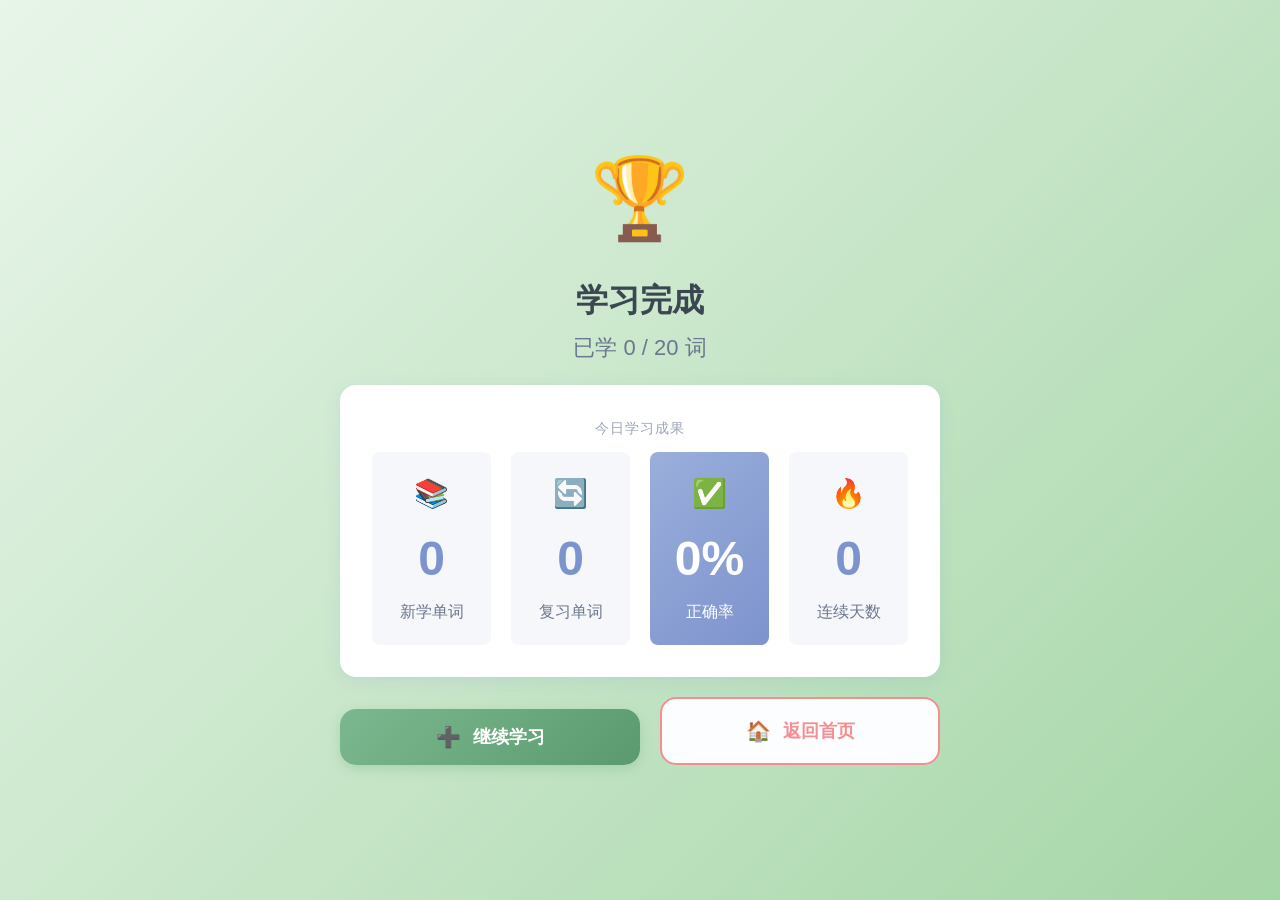
==== commit 881de5b9: "fix: 今日目标达成页平板横屏适配 - 加宽布局，4列统计，横排按钮" ====
--- a/complete.html
+++ b/complete.html
@@ -182,6 +182,69 @@
       .stats-card { padding: 6px; }
       .stat-item__value { font-size: var(--font-size-md); }
       .stat-item__label { font-size: 9px; }
+    }
+    
+    /* 平板横屏适配 */
+    @media (min-width: 768px) and (orientation: landscape) {
+      .complete-content {
+        max-width: 800px;
+        width: 90%;
+        margin: 0 auto;
+        padding: var(--spacing-lg);
+      }
+      
+      .stats-card {
+        max-width: 600px;
+        width: 100%;
+        padding: var(--spacing-lg);
+      }
+      
+      .stats-grid {
+        grid-template-columns: repeat(4, 1fr);
+        gap: var(--spacing-md);
+      }
+      
+      .stat-item {
+        padding: var(--spacing-md);
+      }
+      
+      .stat-item__icon {
+        font-size: 28px;
+        margin-bottom: var(--spacing-xs);
+      }
+      
+      .stat-item__value {
+        font-size: var(--font-size-2xl);
+      }
+      
+      .stat-item__label {
+        font-size: var(--font-size-sm);
+      }
+      
+      .complete-actions {
+        max-width: 600px;
+        width: 100%;
+        flex-direction: row;
+        gap: var(--spacing-md);
+      }
+      
+      .complete-actions .btn {
+        flex: 1;
+        padding: var(--spacing-md);
+        font-size: var(--font-size-md);
+      }
+      
+      .trophy {
+        font-size: 80px;
+      }
+      
+      .complete-title {
+        font-size: 32px;
+      }
+      
+      .complete-subtitle {
+        font-size: var(--font-size-lg);
+      }
     }
   </style>
 </head>
--- a/css/style.css
+++ b/css/style.css
@@ -93,12 +93,14 @@
 }
 
 /* ============================================
-   App 容器
+   App 容器 - 自适应所有屏幕
    ============================================ */
 .app {
-  max-width: 480px;
+  width: 100%;
+  max-width: 100%;
   margin: 0 auto;
   min-height: 100vh;
+  min-height: 100dvh; /* 动态视口高度，更好支持移动端 */
   background: var(--bg-primary);
   position: relative;
   display: flex;
@@ -736,6 +738,7 @@
 .goal-selector {
   display: flex;
   gap: var(--spacing-sm);
+  margin-left: var(--spacing-lg); /* 与"每日目标"文字保持间距 */
 }
 
 .goal-option {
@@ -745,6 +748,7 @@
   cursor: pointer;
   transition: all var(--transition-fast);
   font-size: var(--font-size-sm);
+  white-space: nowrap; /* 防止文字换行 */
 }
 
 .goal-option:hover {
@@ -1039,3 +1043,637 @@
   }
 }
 
+/* ============================================
+   平板适配 (min-width: 768px)
+   ============================================ */
+@media (min-width: 768px) {
+  :root {
+    --font-size-xs: 14px;
+    --font-size-sm: 16px;
+    --font-size-md: 18px;
+    --font-size-lg: 22px;
+    --font-size-xl: 32px;
+    --font-size-2xl: 42px;
+    --font-size-3xl: 56px;
+    --spacing-sm: 12px;
+    --spacing-md: 20px;
+    --spacing-lg: 32px;
+    --spacing-xl: 48px;
+  }
+  
+  .header {
+    padding: var(--spacing-md) var(--spacing-xl);
+  }
+  
+  .header__logo-icon { font-size: 36px; }
+  .header__logo-text { font-size: var(--font-size-lg); }
+  
+  .main {
+    padding: var(--spacing-lg) var(--spacing-xl);
+    gap: var(--spacing-lg);
+    max-width: 100%; /* 平板：使用100%宽度满屏显示 */
+    width: 100%;
+    margin: 0 auto;
+  }
+  
+  /* 首页卡片 */
+  .task-card {
+    padding: var(--spacing-lg);
+    border-radius: var(--radius-xl);
+  }
+  
+  .task-card__title {
+    font-size: var(--font-size-lg);
+  }
+  
+  .task-card__stats {
+    display: grid;
+    grid-template-columns: repeat(3, 1fr);
+    gap: var(--spacing-md);
+  }
+  
+  .task-card__stat {
+    padding: var(--spacing-md);
+    background: var(--bg-secondary);
+    border-radius: var(--radius-md);
+  }
+  
+  .task-card__stat-value { font-size: var(--font-size-xl); }
+  .task-card__stat-label { font-size: var(--font-size-sm); }
+  
+  .progress-bar { height: 12px; }
+  
+  .mastered-section__content {
+    gap: var(--spacing-lg);
+  }
+  
+  .mastered-stat__value { font-size: var(--font-size-xl); }
+  
+  .action-buttons {
+    gap: var(--spacing-md);
+    flex-direction: row;
+    flex-wrap: wrap;
+  }
+  
+  .btn {
+    padding: var(--spacing-md) var(--spacing-xl);
+    font-size: var(--font-size-md);
+    min-height: 56px;
+    flex: 1;
+    min-width: 180px;
+  }
+  
+  .footer-info {
+    padding: var(--spacing-md) var(--spacing-xl);
+    font-size: var(--font-size-sm);
+  }
+  
+  /* 学习页 */
+  .learn-progress {
+    padding: var(--spacing-sm) var(--spacing-xl);
+  }
+  
+  .word-card {
+    padding: var(--spacing-xl);
+    border-radius: var(--radius-xl);
+  }
+  
+  .word-card__image {
+    height: 280px;
+    border-radius: var(--radius-lg);
+  }
+  
+  .word-card__word { font-size: var(--font-size-2xl); }
+  .word-card__phonetic { font-size: var(--font-size-md); }
+  
+  .word-card__sentence {
+    padding: var(--spacing-md) var(--spacing-lg);
+    border-radius: var(--radius-md);
+  }
+  
+  .word-card__sentence-en { font-size: var(--font-size-md); }
+  .word-card__sentence-cn { font-size: var(--font-size-sm); }
+  
+  .options-grid {
+    gap: var(--spacing-md);
+    max-width: 100%;
+  }
+  
+  .option {
+    padding: var(--spacing-md) var(--spacing-lg);
+    min-height: 64px;
+    font-size: var(--font-size-md);
+    border-radius: var(--radius-md);
+  }
+  
+  #btn-continue {
+    font-size: var(--font-size-md);
+    padding: var(--spacing-md) var(--spacing-xl);
+  }
+  
+  /* 弹窗 */
+  .modal__content {
+    padding: var(--spacing-xl);
+    border-radius: var(--radius-xl);
+    max-width: 500px;
+  }
+  
+  .modal__icon { font-size: 80px; }
+  .modal__title { font-size: var(--font-size-xl); }
+  .modal__message { font-size: var(--font-size-md); }
+  
+  .stats-summary {
+    padding: var(--spacing-lg);
+    gap: var(--spacing-lg);
+  }
+  
+  .stats-summary__value { font-size: var(--font-size-xl); }
+}
+
+/* ============================================
+   大屏平板/桌面 (min-width: 1024px)
+   ============================================ */
+@media (min-width: 1024px) {
+  :root {
+    --font-size-xl: 36px;
+    --font-size-2xl: 48px;
+    --font-size-3xl: 64px;
+    --spacing-xl: 56px;
+  }
+  
+  .main {
+    max-width: 900px;
+    padding: var(--spacing-xl) var(--spacing-xl);
+  }
+  
+  .word-card__image {
+    height: 320px;
+  }
+  
+  .options-grid {
+    display: grid;
+    grid-template-columns: repeat(2, 1fr);
+  }
+  
+  .option {
+    min-height: 72px;
+  }
+}
+
+/* ============================================
+   超大屏幕 (min-width: 1440px)
+   ============================================ */
+@media (min-width: 1440px) {
+  .main {
+    max-width: 1000px;
+  }
+  
+  .word-card__image {
+    height: 380px;
+  }
+}
+
+/* ============================================
+   平板/电脑横屏适配 - 确保一屏显示
+   ============================================ */
+@media (min-width: 768px) and (orientation: landscape) {
+  .app {
+    min-height: 100vh;
+    min-height: 100dvh;
+    max-height: 100vh;
+    max-height: 100dvh;
+    overflow: hidden;
+  }
+  
+  .main {
+    padding: var(--spacing-sm) var(--spacing-xl);
+    gap: var(--spacing-sm);
+    flex: 1;
+    justify-content: center;
+    overflow: auto;
+    max-width: 95%; /* 横屏时使用更宽的布局 */
+  }
+  
+  .header {
+    padding: var(--spacing-xs) var(--spacing-xl);
+    min-height: auto;
+    flex-shrink: 0;
+  }
+  
+  /* 单词卡片 - 横屏时更宽 */
+  .word-card {
+    padding: var(--spacing-md) var(--spacing-lg);
+    flex-shrink: 0;
+    max-width: 100%;
+  }
+  
+  .word-card__image {
+    height: 160px;
+    max-height: 22vh;
+    margin-bottom: var(--spacing-sm);
+  }
+  
+  .word-card__word {
+    font-size: var(--font-size-2xl);
+    margin-bottom: 4px;
+  }
+  
+  .word-card__phonetic {
+    font-size: var(--font-size-md);
+    margin-bottom: var(--spacing-sm);
+  }
+  
+  .word-card__sentence {
+    margin-top: var(--spacing-sm);
+    padding: var(--spacing-sm) var(--spacing-md);
+  }
+  
+  .word-card__sentence-en { font-size: var(--font-size-md); }
+  .word-card__sentence-cn { font-size: var(--font-size-sm); }
+  
+  /* 选项横向 4个一排 */
+  .options-grid {
+    display: grid;
+    grid-template-columns: repeat(4, 1fr);
+    gap: var(--spacing-sm);
+    margin-top: var(--spacing-sm);
+    flex-shrink: 0;
+    max-width: 100%;
+  }
+  
+  .option {
+    min-height: 56px;
+    padding: var(--spacing-sm) var(--spacing-md);
+    font-size: var(--font-size-md);
+  }
+  
+  #btn-continue {
+    margin-top: var(--spacing-sm) !important;
+    padding: var(--spacing-sm) var(--spacing-lg);
+    flex-shrink: 0;
+    font-size: var(--font-size-md);
+  }
+  
+  .footer-info {
+    padding: var(--spacing-sm) var(--spacing-lg);
+    font-size: var(--font-size-sm);
+    flex-shrink: 0;
+  }
+}
+
+/* ============================================
+   平板横屏高度较小时进一步压缩 (max-height: 700px)
+   ============================================ */
+@media (min-width: 768px) and (orientation: landscape) and (max-height: 700px) {
+  .header {
+    padding: 4px var(--spacing-lg);
+  }
+  
+  .main {
+    padding: var(--spacing-xs) var(--spacing-lg);
+    gap: 4px;
+  }
+  
+  .word-card {
+    padding: var(--spacing-xs) var(--spacing-sm);
+  }
+  
+  .word-card__image {
+    height: 100px;
+    max-height: 15vh;
+    margin-bottom: 4px;
+  }
+  
+  .word-card__word { font-size: var(--font-size-lg); margin-bottom: 0; }
+  .word-card__phonetic { font-size: var(--font-size-xs); margin-bottom: 2px; }
+  
+  .word-card__sentence {
+    padding: 4px var(--spacing-xs);
+    margin-top: 4px;
+  }
+  .word-card__sentence-en { font-size: var(--font-size-xs); }
+  .word-card__sentence-cn { font-size: 11px; }
+  
+  .options-grid {
+    gap: 4px;
+    margin-top: var(--spacing-xs);
+  }
+  
+  .option {
+    min-height: 42px;
+    padding: 4px var(--spacing-sm);
+    font-size: var(--font-size-xs);
+  }
+  
+  #btn-continue {
+    margin-top: var(--spacing-xs) !important;
+    padding: var(--spacing-xs) var(--spacing-md);
+    font-size: var(--font-size-sm);
+  }
+  
+  .footer-info {
+    padding: 2px var(--spacing-md);
+    font-size: 11px;
+  }
+}
+
+/* ============================================
+   平板横屏极限压缩 (max-height: 500px)
+   ============================================ */
+@media (min-width: 768px) and (orientation: landscape) and (max-height: 500px) {
+  .header { padding: 2px var(--spacing-md); }
+  
+  .main { padding: 2px var(--spacing-md); gap: 2px; }
+  
+  .word-card { padding: 4px; }
+  
+  .word-card__image {
+    height: 70px;
+    max-height: 12vh;
+    margin-bottom: 2px;
+  }
+  
+  .word-card__word { font-size: var(--font-size-md); }
+  .word-card__phonetic { font-size: 11px; }
+  
+  .word-card__sentence { display: none; } /* 极限情况隐藏例句 */
+  
+  .options-grid { gap: 2px; margin-top: 4px; }
+  
+  .option {
+    min-height: 36px;
+    padding: 2px var(--spacing-xs);
+    font-size: 12px;
+  }
+  
+  #btn-continue {
+    padding: 4px var(--spacing-sm);
+    font-size: var(--font-size-xs);
+  }
+  
+  .footer-info { display: none; }
+}
+
+/* ============================================
+   PWA 独立模式适配 (安装到桌面后)
+   ============================================ */
+@media (display-mode: standalone), (display-mode: fullscreen) {
+  html, body, .app {
+    height: 100%;
+    max-height: 100%;
+    overflow: hidden;
+  }
+  
+  .main {
+    flex: 1;
+    overflow-y: auto;
+    -webkit-overflow-scrolling: touch;
+  }
+}
+
+/* PWA + 横屏模式 */
+@media (display-mode: standalone) and (orientation: landscape),
+       (display-mode: fullscreen) and (orientation: landscape) {
+  .header {
+    padding: 4px var(--spacing-md);
+    min-height: auto;
+  }
+  
+  .main {
+    padding: var(--spacing-xs) var(--spacing-lg);
+    gap: var(--spacing-xs);
+    justify-content: flex-start;
+  }
+  
+  .word-card {
+    padding: var(--spacing-xs) var(--spacing-sm);
+  }
+  
+  .word-card__image {
+    height: 90px;
+    max-height: 18vh;
+    margin-bottom: var(--spacing-xs);
+  }
+  
+  .word-card__word {
+    font-size: var(--font-size-lg);
+    margin-bottom: 0;
+  }
+  
+  .word-card__phonetic {
+    font-size: var(--font-size-xs);
+    margin-bottom: 2px;
+  }
+  
+  .word-card__sentence {
+    padding: 4px var(--spacing-xs);
+    margin-top: 4px;
+  }
+  
+  .word-card__sentence-en { font-size: var(--font-size-xs); }
+  .word-card__sentence-cn { font-size: 10px; }
+  
+  .options-grid {
+    display: grid;
+    grid-template-columns: repeat(2, 1fr);
+    gap: 4px;
+    margin-top: var(--spacing-xs);
+  }
+  
+  .option {
+    min-height: 40px;
+    padding: 4px var(--spacing-sm);
+    font-size: var(--font-size-xs);
+  }
+  
+  #btn-continue {
+    margin-top: var(--spacing-xs) !important;
+    padding: var(--spacing-xs) var(--spacing-md);
+    font-size: var(--font-size-sm);
+  }
+  
+  .footer-info {
+    padding: 2px var(--spacing-md);
+    font-size: 10px;
+  }
+}
+
+/* PWA + 横屏 + 小高度 */
+@media (display-mode: standalone) and (orientation: landscape) and (max-height: 600px),
+       (display-mode: fullscreen) and (orientation: landscape) and (max-height: 600px) {
+  .header { padding: 2px var(--spacing-sm); }
+  
+  .main {
+    padding: 2px var(--spacing-md);
+    gap: 2px;
+  }
+  
+  .word-card { padding: 4px; }
+  
+  .word-card__image {
+    height: 60px;
+    max-height: 12vh;
+    margin-bottom: 2px;
+  }
+  
+  .word-card__word { font-size: var(--font-size-md); }
+  .word-card__phonetic { font-size: 10px; }
+  
+  .word-card__sentence { display: none; }
+  
+  .options-grid { gap: 2px; margin-top: 4px; }
+  
+  .option {
+    min-height: 36px;
+    padding: 2px var(--spacing-xs);
+    font-size: 11px;
+  }
+  
+  #btn-continue {
+    padding: 4px var(--spacing-sm);
+    font-size: 12px;
+    min-height: 32px;
+  }
+  
+  .footer-info { display: none; }
+}
+
+/* ============================================
+   设置页 - 横屏适配
+   ============================================ */
+@media (orientation: landscape) {
+  /* 设置页需要能滚动 */
+  .app {
+    max-height: none;
+    overflow: visible;
+  }
+  
+  .main {
+    overflow-y: auto;
+    -webkit-overflow-scrolling: touch;
+  }
+  
+  /* 设置页特殊处理 */
+  .settings-section {
+    margin-bottom: var(--spacing-sm);
+  }
+  
+  .settings-section__title {
+    padding: var(--spacing-sm) var(--spacing-md);
+    font-size: var(--font-size-sm);
+  }
+  
+  .settings-item {
+    padding: var(--spacing-sm) var(--spacing-md);
+  }
+}
+
+/* 平板横屏设置页 */
+@media (min-width: 768px) and (orientation: landscape) {
+  /* 设置页main容器 */
+  .main {
+    max-width: 800px;
+    width: 90%;
+    margin: 0 auto;
+    padding: var(--spacing-lg);
+  }
+  
+  /* 设置页使用统一宽度 */
+  .settings-section {
+    max-width: 100%;
+    width: 100%;
+    margin-left: 0;
+    margin-right: 0;
+    margin-bottom: var(--spacing-md);
+  }
+  
+  .settings-section__title {
+    padding: var(--spacing-md) var(--spacing-lg);
+  }
+  
+  .settings-item {
+    padding: var(--spacing-md) var(--spacing-lg);
+  }
+  
+  /* 每日目标按钮组横向排列 */
+  .goal-options {
+    display: flex;
+    flex-wrap: wrap;
+    gap: var(--spacing-sm);
+  }
+  
+  .goal-btn {
+    flex: 1;
+    min-width: 80px;
+  }
+}
+
+/* ============================================
+   平板竖屏 - 满屏显示
+   ============================================ */
+@media (min-width: 768px) and (orientation: portrait) {
+  .app {
+    max-width: 100%;
+    width: 100%;
+  }
+  
+  .main {
+    max-width: 100%;
+    width: 100%;
+    padding: var(--spacing-lg) var(--spacing-xl);
+  }
+  
+  /* 首页卡片 */
+  .task-card {
+    max-width: 100%;
+    width: 100%;
+  }
+  
+  /* 学习页 */
+  .word-card {
+    padding: var(--spacing-xl);
+    max-width: 100%;
+  }
+  
+  .word-card__image {
+    height: 280px;
+  }
+  
+  .word-card__word {
+    font-size: var(--font-size-2xl);
+  }
+  
+  .word-card__phonetic {
+    font-size: var(--font-size-lg);
+  }
+  
+  .options-grid {
+    max-width: 100%;
+    gap: var(--spacing-md);
+  }
+  
+  .option {
+    min-height: 64px;
+    font-size: var(--font-size-lg);
+  }
+  
+  .action-buttons {
+    flex-direction: row;
+    gap: var(--spacing-md);
+  }
+  
+  .btn {
+    flex: 1;
+    min-height: 56px;
+  }
+  
+  /* 设置页竖屏 */
+  .settings-section {
+    max-width: 100%;
+  }
+  
+  .footer-info {
+    font-size: var(--font-size-md);
+  }
+}
+
